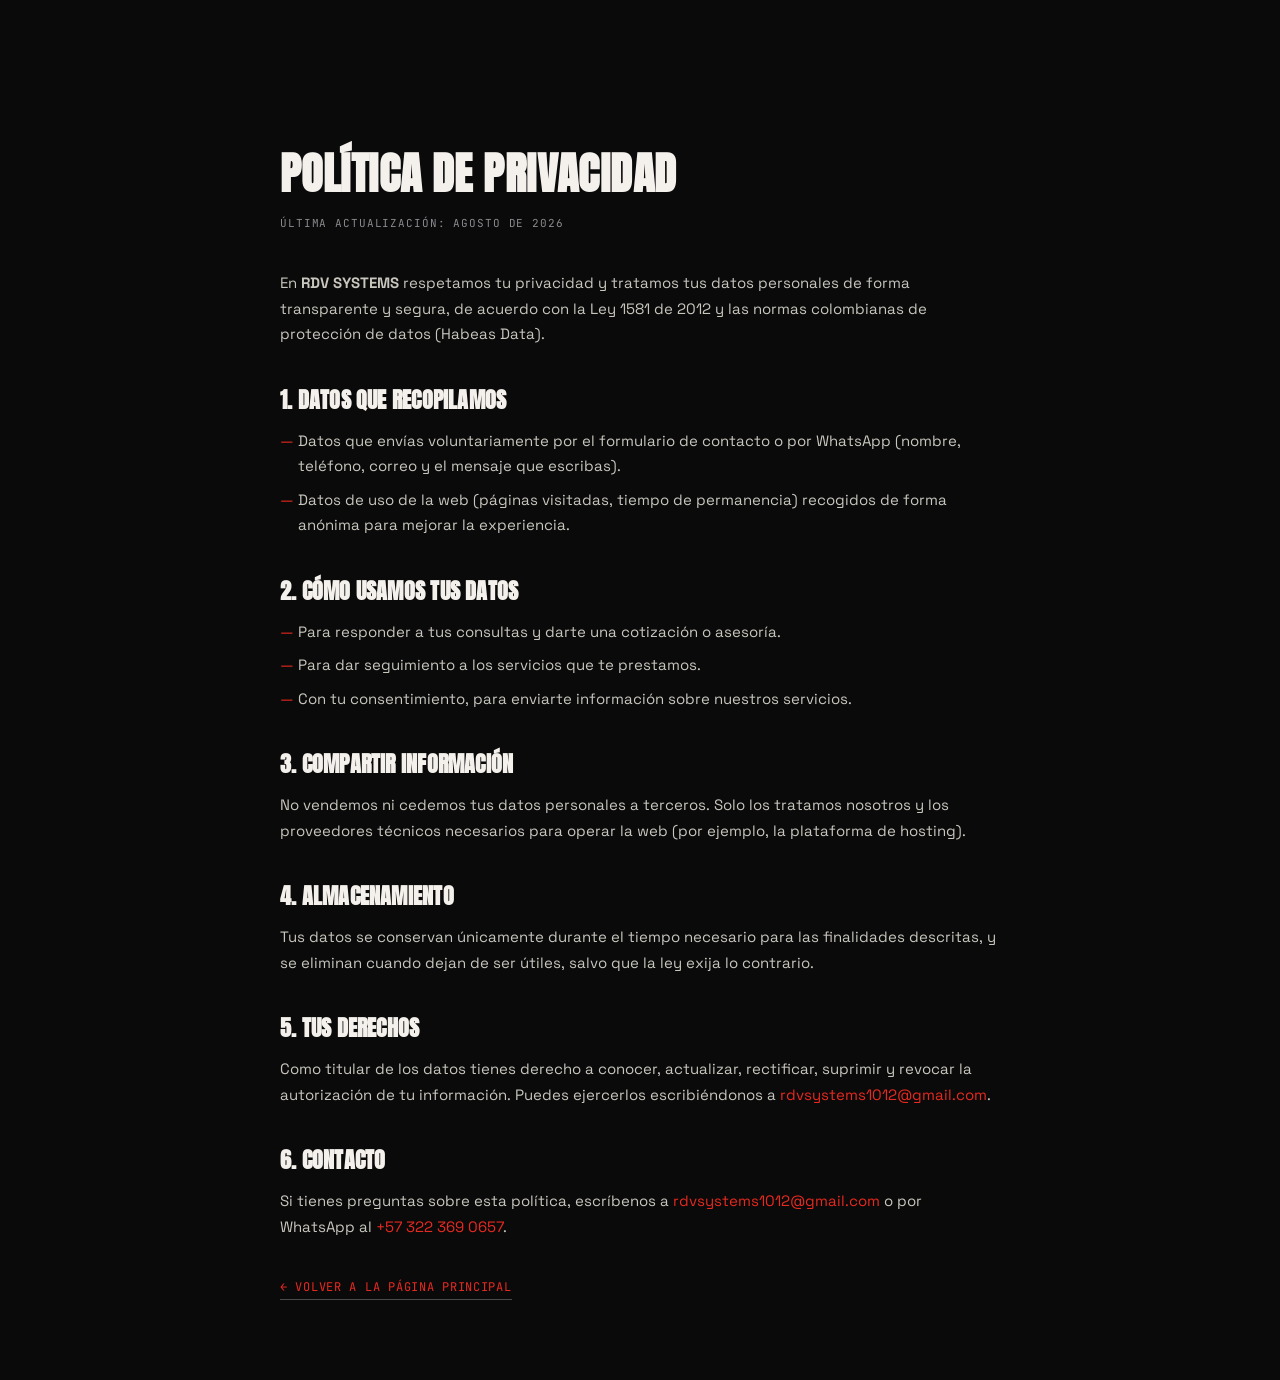
==== privacidad.html @ 5503ea48 "Mejoras de conversion y SEO: WhatsApp en footer, CTA directo, lead magnet, tiempo de respuesta, priv" ====
<!DOCTYPE html>
<html lang="es">
<head>
<meta charset="UTF-8">
<meta name="viewport" content="width=device-width, initial-scale=1.0">
<title>Política de privacidad — RDV SYSTEMS</title>
<meta name="description" content="Política de privacidad de RDV SYSTEMS. Cómo tratamos tus datos personales al usar nuestra web y nuestros servicios.">
<meta name="robots" content="index, follow">
<link rel="icon" href="assets/img/favicon.ico">
<meta name="theme-color" content="#0a0a0b">
<link rel="preconnect" href="https://fonts.googleapis.com">
<link rel="preconnect" href="https://fonts.gstatic.com" crossorigin>
<link href="https://fonts.googleapis.com/css2?family=Anton&family=Space+Grotesk:wght@400;500;600;700&family=JetBrains+Mono:wght@400;500&display=swap" rel="stylesheet">
<link rel="stylesheet" href="css/style.min.css">
<style>
  .legal-wrap{max-width:760px;margin:140px auto 80px;padding:0 20px;}
  .legal-wrap h1{font-family:'Anton',sans-serif;font-size:44px;letter-spacing:.01em;color:var(--off-white);text-transform:uppercase;margin-bottom:10px;}
  .legal-wrap .updated{font-family:'JetBrains Mono',monospace;font-size:11px;letter-spacing:.08em;color:var(--steel);text-transform:uppercase;margin-bottom:40px;}
  .legal-wrap h2{font-family:'Anton',sans-serif;font-size:22px;letter-spacing:.01em;color:var(--off-white);text-transform:uppercase;margin:36px 0 12px;}
  .legal-wrap p,.legal-wrap li{font-family:'Space Grotesk',sans-serif;font-size:15px;line-height:1.7;color:#c9c6be;}
  .legal-wrap ul{list-style:none;padding:0;}
  .legal-wrap li{padding-left:18px;position:relative;margin-bottom:8px;}
  .legal-wrap li::before{content:'—';position:absolute;left:0;color:var(--red-bright);}
  .legal-wrap a{color:var(--red-bright);}
  .legal-back{display:inline-block;margin-top:40px;font-family:'JetBrains Mono',monospace;font-size:12px;letter-spacing:.06em;text-transform:uppercase;color:var(--off-white);border-bottom:1px solid var(--steel-dark);padding-bottom:4px;}
</style>
</head>
<body>

<div class="legal-wrap">
  <h1>Política de privacidad</h1>
  <div class="updated">Última actualización: agosto de 2026</div>

  <p>En <strong>RDV SYSTEMS</strong> respetamos tu privacidad y tratamos tus datos personales de forma transparente y segura, de acuerdo con la Ley 1581 de 2012 y las normas colombianas de protección de datos (Habeas Data).</p>

  <h2>1. Datos que recopilamos</h2>
  <ul>
    <li>Datos que envías voluntariamente por el formulario de contacto o por WhatsApp (nombre, teléfono, correo y el mensaje que escribas).</li>
    <li>Datos de uso de la web (páginas visitadas, tiempo de permanencia) recogidos de forma anónima para mejorar la experiencia.</li>
  </ul>

  <h2>2. Cómo usamos tus datos</h2>
  <ul>
    <li>Para responder a tus consultas y darte una cotización o asesoría.</li>
    <li>Para dar seguimiento a los servicios que te prestamos.</li>
    <li>Con tu consentimiento, para enviarte información sobre nuestros servicios.</li>
  </ul>

  <h2>3. Compartir información</h2>
  <p>No vendemos ni cedemos tus datos personales a terceros. Solo los tratamos nosotros y los proveedores técnicos necesarios para operar la web (por ejemplo, la plataforma de hosting).</p>

  <h2>4. Almacenamiento</h2>
  <p>Tus datos se conservan únicamente durante el tiempo necesario para las finalidades descritas, y se eliminan cuando dejan de ser útiles, salvo que la ley exija lo contrario.</p>

  <h2>5. Tus derechos</h2>
  <p>Como titular de los datos tienes derecho a conocer, actualizar, rectificar, suprimir y revocar la autorización de tu información. Puedes ejercerlos escribiéndonos a <a href="mailto:rdvsystems1012@gmail.com">rdvsystems1012@gmail.com</a>.</p>

  <h2>6. Contacto</h2>
  <p>Si tienes preguntas sobre esta política, escríbenos a <a href="mailto:rdvsystems1012@gmail.com">rdvsystems1012@gmail.com</a> o por WhatsApp al <a href="https://wa.me/573223690657" target="_blank" rel="noopener">+57 322 369 0657</a>.</p>

  <a href="/" class="legal-back">← Volver a la página principal</a>
</div>

</body>
</html>
---- css/style.min.css ----
:root{--black:#0a0a0b;
    --black-2:#131315;
    --maroon:#6e1210;
    --red:#c81d1d;
    --red-bright:#e8291f;
    --off-white:#f4f1ec;
    --paper:#ece8e1;
    --steel:#8a8a8f;
    --steel-dark:#4a4a4d;
    --line:rgba(244,241,236,0.12)}
  *{margin:0;padding:0;box-sizing:border-box}
  html{scroll-behavior:smooth}
  body{background:var(--black);
    color:var(--off-white);
    font-family:'Space Grotesk',sans-serif;
    overflow-x:hidden}
  @media (prefers-reduced-motion:reduce){*{animation-duration:0.01ms !important; animation-iteration-count:1 !important; transition-duration:0.01ms !important; scroll-behavior:auto !important}}

  .display{font-family:'Anton',sans-serif;
    font-weight:400;
    text-transform:uppercase;
    letter-spacing:0.01em}
  .mono{font-family:'JetBrains Mono',monospace;
    text-transform:uppercase;
    letter-spacing:0.14em}

  a{color:inherit;text-decoration:none}
  img{display:block;max-width:100%}

  .wrap{width:100%;
    max-width:1180px;
    margin:0 auto;
    padding:0 32px}

  .chev{display:inline-block;
    width:0;height:0;
    border-top:6px solid transparent;
    border-bottom:6px solid transparent;
    border-left:9px solid var(--red-bright)}
  .chevrow{display:flex;
    align-items:center;
    gap:4px}
  .chevrow .chev:nth-child(1){opacity:1}
  .chevrow .chev:nth-child(2){opacity:0.55}
  .chevrow .chev:nth-child(3){opacity:0.28}

  .speedlines{position:absolute;
    inset:0;
    pointer-events:none;
    overflow:hidden;
    z-index:0}
  .speedlines span{position:absolute;
    height:1px;
    right:-40%;
    width:70%;
    background:linear-gradient(90deg,transparent,rgba(232,41,31,0.5),transparent);
    transform:skewX(-20deg);
    animation:streak 5.5s linear infinite}
  @keyframes streak{0%{transform:translateX(0) skewX(-20deg); opacity:0}
    8%{opacity:1}
    50%{opacity:1}
    100%{transform:translateX(-160%) skewX(-20deg); opacity:0}}

  header{position:fixed;
    top:0; left:0; right:0;
    z-index:100;
    background:rgba(10,10,11,0.82);
    backdrop-filter:blur(10px);
    border-bottom:1px solid var(--line)}
  nav{display:flex;
    align-items:center;
    justify-content:space-between;
    padding:16px 32px;
    max-width:1180px;
    margin:0 auto}
  .brand{display:flex;
    align-items:center;
    gap:10px}
  .brand img{height:34px;width:auto}
  .brand span{font-family:'Anton',sans-serif;
    font-size:18px;
    letter-spacing:0.04em}
  .navlinks{display:flex;
    gap:34px;
    font-size:13px}
  .navlinks a{color:var(--steel);
    transition:color .2s;
    font-family:'JetBrains Mono',monospace;
    letter-spacing:0.08em;
    text-transform:uppercase;
    font-size:11.5px}
  .navlinks a:hover{color:var(--off-white)}
  .nav-cta{background:var(--red-bright);
    color:var(--off-white);
    padding:10px 20px;
    font-family:'JetBrains Mono',monospace;
    font-size:11.5px;
    letter-spacing:0.08em;
    text-transform:uppercase;
    clip-path:polygon(8px 0,100% 0,calc(100% - 8px) 100%,0 100%);
    transition:background .2s,transform .2s}
  .nav-cta:hover{background:var(--red); transform:translateX(2px)}
  .menu-btn{display:none;
    background:none;border:none;cursor:pointer;
    width:40px;height:40px;
    flex-direction:column;
    align-items:center;justify-content:center;
    gap:5px;
    padding:0}
  .menu-btn span{display:block;
    width:24px;height:2px;
    background:var(--off-white);
    transition:transform .25s,opacity .25s}
  .menu-btn.is-open span:nth-child(1){transform:translateY(7px) rotate(45deg)}
  .menu-btn.is-open span:nth-child(2){opacity:0}
  .menu-btn.is-open span:nth-child(3){transform:translateY(-7px) rotate(-45deg)}

  .hero{position:relative;
    min-height:100svh;
    display:flex;
    flex-direction:column;
    justify-content:center;
    padding-top:90px;
    background:radial-gradient(ellipse 900px 600px at 78% 18%,rgba(200,29,29,0.18),transparent 60%),radial-gradient(ellipse 700px 500px at 10% 90%,rgba(110,18,16,0.22),transparent 60%),var(--black);
    overflow:hidden}
  .hero-grid{position:absolute;
    inset:0;
    background-image:linear-gradient(var(--line) 1px,transparent 1px),linear-gradient(90deg,var(--line) 1px,transparent 1px);
    background-size:64px 64px;
    mask-image:linear-gradient(to bottom,transparent,rgba(0,0,0,0.5) 30%,transparent 85%);
    opacity:0.5}
  .hero-inner{position:relative;
    z-index:2;
    max-width:1180px;
    margin:0 auto;
    padding:60px 32px 80px;
    width:100%}
  .eyebrow{display:flex;
    align-items:center;
    gap:10px;
    font-size:12px;
    color:var(--red-bright);
    margin-bottom:26px}
  .eyebrow-text{font-family:'JetBrains Mono',monospace;
    letter-spacing:0.18em}
  h1.display{font-size:clamp(44px,8vw,96px);
    line-height:0.94;
    max-width:920px}
  h1.display .accent{color:var(--red-bright);
    -webkit-text-stroke:0px}
  .hero-sub{margin-top:28px;
    max-width:560px;
    font-size:18px;
    line-height:1.6;
    color:#c9c6be}
  .hero-ctas{margin-top:42px;
    display:flex;
    gap:18px;
    flex-wrap:wrap;
    align-items:center}
  .btn-primary{background:var(--red-bright);
    color:#100303;
    font-family:'JetBrains Mono',monospace;
    font-weight:600;
    font-size:13px;
    letter-spacing:0.06em;
    text-transform:uppercase;
    padding:17px 30px;
    clip-path:polygon(10px 0,100% 0,calc(100% - 10px) 100%,0 100%);
    transition:transform .2s,background .2s;
    display:inline-flex;
    align-items:center;
    gap:10px}
  .btn-primary:hover{background:var(--off-white); transform:translateX(3px)}
  .btn-secondary{font-family:'JetBrains Mono',monospace;
    font-size:13px;
    letter-spacing:0.06em;
    text-transform:uppercase;
    color:var(--off-white);
    padding:17px 6px;
    border-bottom:1px solid var(--steel-dark);
    transition:border-color .2s,color .2s}
  .btn-secondary:hover{border-color:var(--red-bright); color:var(--red-bright)}
  .hero-trust{margin-top:18px;
    font-family:'JetBrains Mono',monospace;
    font-size:12px;
    letter-spacing:0.03em;
    color:var(--muted);
    display:flex;
    gap:20px;
    flex-wrap:wrap;
    align-items:center}
  .hero-trust span{color:var(--red-bright)}

  .hero-stats{margin-top:76px;
    display:grid;
    grid-template-columns:repeat(3,auto);
    gap:56px;
    border-top:1px solid var(--line);
    padding-top:28px;
    max-width:720px}
  .stat-num{font-family:'Anton',sans-serif;
    font-size:30px;
    color:var(--off-white)}
  .stat-label{font-family:'JetBrains Mono',monospace;
    font-size:10.5px;
    letter-spacing:0.1em;
    text-transform:uppercase;
    color:var(--steel);
    margin-top:6px}

  section{position:relative}
  .section-pad{padding:120px 0}
  .section-head{max-width:640px;
    margin-bottom:64px}
  .section-tag{display:flex;
    align-items:center;
    gap:10px;
    color:var(--red-bright);
    font-size:11.5px;
    margin-bottom:18px}
  .section-title{font-size:clamp(30px,4vw,46px);
    line-height:1.05}
  .section-title .accent{color:var(--red-bright)}

  .services{background:var(--black-2)}
  .service-list{display:flex;
    flex-direction:column;
    border-top:1px solid var(--line)}
  .service-row{display:grid;
    grid-template-columns:64px 1.1fr 1.4fr;
    gap:36px;
    padding:44px 0;
    border-bottom:1px solid var(--line);
    align-items:start;
    transition:background .25s;
    position:relative}
  .service-row:hover{background:rgba(232,41,31,0.045)}
  .service-mark{font-family:'Anton',sans-serif;
    font-size:15px;
    color:var(--steel-dark);
    padding-top:6px;
    transition:color .25s}
  .service-row:hover .service-mark{color:var(--red-bright)}
  .service-name{font-family:'Anton',sans-serif;
    font-size:clamp(22px,2.6vw,30px);
    line-height:1.05;
    text-transform:uppercase}
  .service-name .tag{display:block;
    font-family:'JetBrains Mono',monospace;
    font-size:10.5px;
    letter-spacing:0.1em;
    color:var(--red-bright);
    margin-top:10px;
    text-transform:uppercase}
  .service-desc{color:#c9c6be;
    font-size:15.5px;
    line-height:1.65;
    padding-top:6px}
  .service-desc ul{margin-top:14px;
    padding-left:0;
    list-style:none}
  .service-desc li{display:flex;
    gap:10px;
    margin-top:8px;
    color:var(--off-white);
    font-size:14.5px}
  .service-desc li::before{content:"";
    width:0;height:0;
    margin-top:6px;
    border-top:4px solid transparent;
    border-bottom:4px solid transparent;
    border-left:6px solid var(--red-bright);
    flex-shrink:0}

  .why{background:var(--paper); color:var(--black)}
  .why .section-title{color:var(--black)}
  .why-grid{display:grid;
    grid-template-columns:repeat(3,1fr);
    gap:1px;
    background:rgba(10,10,11,0.12);
    border:1px solid rgba(10,10,11,0.12)}
  .why-card{background:var(--paper);
    padding:44px 34px}
  .why-num{font-family:'JetBrains Mono',monospace;
    font-size:11px;
    letter-spacing:0.1em;
    color:var(--red);
    margin-bottom:22px}
  .why-title{font-family:'Anton',sans-serif;
    font-size:24px;
    text-transform:uppercase;
    margin-bottom:14px}
  .why-desc{font-size:15px;
    line-height:1.6;
    color:#4a4640}

  .process{background:var(--black)}
  .process-line{position:relative;
    padding-left:38px;
    border-left:1px solid var(--line)}
  .process-step{position:relative;
    padding-bottom:56px}
  .process-step:last-child{padding-bottom:0}
  .process-step::before{content:"";
    position:absolute;
    left:-43px;
    top:2px;
    width:9px;height:9px;
    background:var(--black);
    border:2px solid var(--red-bright);
    border-radius:50%}
  .process-step-title{font-family:'Anton',sans-serif;
    font-size:21px;
    text-transform:uppercase;
    margin-bottom:8px}
  .process-step-desc{color:#c9c6be;
    font-size:15px;
    line-height:1.6;
    max-width:520px}
  .process-step-mono{font-family:'JetBrains Mono',monospace;
    font-size:10.5px;
    color:var(--red-bright);
    letter-spacing:0.1em;
    margin-bottom:10px;
    display:block}

  .cta{background:var(--black-2);
    position:relative;
    overflow:hidden;
    border-top:1px solid var(--line)}
  .cta-inner{text-align:center;
    padding:130px 32px;
    position:relative;
    z-index:2}
  .cta h2{font-size:clamp(34px,6vw,64px);
    line-height:1.0}
  .cta h2 .accent{color:var(--red-bright)}
  .cta p{margin:22px auto 0;
    max-width:480px;
    color:#c9c6be;
    font-size:16px}
  .cta-btns{margin-top:40px;
    display:flex;
    gap:18px;
    justify-content:center;
    flex-wrap:wrap}

  footer{background:var(--black);
    border-top:1px solid var(--line);
    padding:44px 0}
  .footer-inner{display:flex;
    justify-content:space-between;
    align-items:center;
    flex-wrap:wrap;
    gap:20px}
  .footer-brand{display:flex;
    align-items:center;
    gap:10px}
  .footer-brand img{height:26px}
  .footer-brand span{font-family:'Anton',sans-serif;
    font-size:14px}
  .footer-meta{font-family:'JetBrains Mono',monospace;
    font-size:10.5px;
    letter-spacing:0.08em;
    color:var(--steel);
    text-transform:uppercase}
  .footer-legal{font-family:'JetBrains Mono',monospace;
    font-size:10.5px;
    letter-spacing:0.08em;
    color:var(--steel)}
  .footer-legal a{color:var(--steel); transition:color .2s}
  .footer-legal a:hover{color:var(--red-bright)}

  .forwhom{background:var(--black)}
  .forwhom-grid{display:grid;
    grid-template-columns:repeat(3,1fr);
    gap:20px}
  .forwhom-card{background:var(--black-2);
    border:1px solid var(--line);
    padding:36px 30px;
    transition:border-color .25s,transform .25s}
  .forwhom-card:hover{border-color:var(--red-bright); transform:translateY(-4px)}
  .forwhom-ico{width:44px;height:44px;
    display:flex;align-items:center;justify-content:center;
    background:rgba(232,41,31,0.12);
    margin-bottom:22px;
    clip-path:polygon(8px 0,100% 0,calc(100% - 8px) 100%,0 100%)}
  .forwhom-ico span{font-family:'JetBrains Mono',monospace;
    font-size:16px;
    color:var(--red-bright);
    letter-spacing:0.05em}
  .forwhom-title{font-family:'Anton',sans-serif;
    font-size:21px;
    text-transform:uppercase;
    margin-bottom:10px}
  .forwhom-desc{color:#c9c6be;
    font-size:15px;
    line-height:1.6}

  .testi{background:var(--black-2)}
  .testi-grid{display:grid;
    grid-template-columns:repeat(3,1fr);
    gap:20px}
  .testi-card{background:var(--black);
    border:1px solid var(--line);
    padding:36px 32px;
    display:flex;
    flex-direction:column;
    gap:20px}
  .testi-quote{font-size:16px;
    line-height:1.65;
    color:#e9e6df}
  .testi-quote::before{content:"“";
    display:block;
    font-family:'Anton',sans-serif;
    font-size:52px;
    line-height:0.6;
    color:var(--red-bright);
    margin-bottom:14px}
  .testi-who{font-family:'JetBrains Mono',monospace; font-size:11px; color:var(--steel); letter-spacing:0.08em; text-transform:uppercase}
  .testi-who b{color:var(--off-white); font-weight:500}
  .testi-placeholder{border:1px dashed var(--steel-dark);
    background:transparent;
    color:var(--steel);
    font-size:13.5px;
    line-height:1.55;
    padding:14px 16px;
    font-family:'JetBrains Mono',monospace}

  .price-note{margin-top:34px;
    display:inline-flex;
    align-items:center;
    gap:12px;
    border:1px solid var(--line);
    background:rgba(232,41,31,0.06);
    padding:14px 22px;
    font-size:14.5px;
    color:var(--off-white)}
  .price-note b{font-family:'Anton',sans-serif; font-size:17px; color:var(--red-bright); letter-spacing:0.02em}

  .reveal{opacity:0;
    transform:translateY(24px);
    transition:opacity .7s ease,transform .7s ease}
  .reveal.is-visible{opacity:1;
    transform:translateY(0)}

  .wa-chat{position:fixed;bottom:24px;right:24px;z-index:200;display:flex;flex-direction:column;align-items:flex-end;gap:14px}
  .wa-panel{width:300px;
    background:var(--black-2);
    border:1px solid var(--line);
    border-radius:12px;
    overflow:hidden;
    box-shadow:0 12px 32px rgba(0,0,0,0.5);
    opacity:0;transform:translateY(14px) scale(0.96);
    pointer-events:none;
    transform-origin:bottom right;
    transition:opacity .25s ease,transform .25s ease}
  .wa-chat.is-open .wa-panel{opacity:1;transform:translateY(0) scale(1);pointer-events:auto}
  .wa-panel-head{background:var(--red-bright);
    padding:16px 18px;
    display:flex;flex-direction:column;gap:4px}
  .wa-panel-head .wa-brand{font-family:'Anton',sans-serif;font-size:18px;letter-spacing:0.03em}
  .wa-panel-head .wa-status{font-family:'JetBrains Mono',monospace;font-size:10.5px;color:rgba(255,255,255,0.85);letter-spacing:0.06em}
  .wa-panel-head .dot{display:inline-block;width:8px;height:8px;border-radius:50%;background:#57d388;margin-right:6px}
  .wa-panel-body{padding:18px 18px 6px}
  .wa-panel-body p{font-size:14.5px;line-height:1.55;color:#e9e6df}
  .wa-panel-btn{display:block;
    margin:14px 18px 18px;
    background:#25D366;
    color:#04170c;
    font-weight:600;
    font-family:'JetBrains Mono',monospace;
    font-size:11.5px;
    letter-spacing:0.05em;
    text-transform:uppercase;
    text-align:center;
    padding:13px 16px;
    border-radius:8px;
    transition:transform .2s,background .2s}
  .wa-panel-btn:hover{transform:translateY(-2px);background:#2ce073}
  .wa-btn{width:60px;height:60px;
    background:#25D366;
    border:none;border-radius:50%;
    display:flex;align-items:center;justify-content:center;
    color:#fff;cursor:pointer;
    box-shadow:0 6px 18px rgba(37,211,102,0.35);
    transition:transform .2s,box-shadow .2s}
  .wa-btn:hover{transform:scale(1.08); box-shadow:0 8px 22px rgba(37,211,102,0.5)}

  .social{display:flex;gap:14px}
  .social a{width:42px;height:42px;
    display:flex;align-items:center;justify-content:center;
    border-radius:50%;
    border:1px solid var(--line);
    color:var(--steel);
    background:var(--black-2);
    transition:border-color .2s,color .2s,transform .2s}
  .social a:hover{color:var(--off-white); border-color:var(--red-bright); transform:translateY(-3px)}

  .contact-form{margin:44px auto 0;
    max-width:520px;
    display:flex;
    flex-direction:column;
    gap:14px;
    text-align:left}
  .contact-form input,.contact-form textarea{width:100%;
    background:var(--black);
    border:1px solid var(--line);
    color:var(--off-white);
    font-family:'Space Grotesk',sans-serif;
    font-size:15px;
    padding:15px 18px;
    transition:border-color .2s}
  .contact-form input:focus,.contact-form textarea:focus{outline:none;border-color:var(--red-bright)}
  .contact-form textarea{min-height:110px;resize:vertical}
  .contact-form .btn-primary{justify-content:center;border:none;cursor:pointer}
  .contact-form small{color:var(--steel);font-size:12px;font-family:'JetBrains Mono',monospace;letter-spacing:0.04em}

  .portfolio{background:var(--black)}
  .portfolio-grid{display:grid;
    grid-template-columns:repeat(3,1fr);
    gap:20px}
  .portfolio-card{background:var(--black-2);
    border:1px solid var(--line);
    overflow:hidden;
    transition:border-color .25s,transform .25s}
  .portfolio-card:hover{border-color:var(--red-bright); transform:translateY(-4px)}
  .portfolio-thumb{height:170px;
    display:flex;align-items:center;justify-content:center;
    background:rgba(232,41,31,0.08);
    border-bottom:1px solid var(--line)}
  .portfolio-thumb span{font-family:'Anton',sans-serif;font-size:15px;color:var(--steel-dark);letter-spacing:0.05em}
  .portfolio-body{padding:24px 26px}
  .portfolio-body .tag{display:inline-block;
    font-family:'JetBrains Mono',monospace;
    font-size:10px;
    letter-spacing:0.1em;
    color:var(--red-bright);
    text-transform:uppercase;
    margin-bottom:10px}
  .portfolio-title{font-family:'Anton',sans-serif;font-size:19px;text-transform:uppercase;margin-bottom:8px}
  .portfolio-desc{color:#c9c6be;font-size:14.5px;line-height:1.6}

  @media (max-width:860px){.navlinks{display:flex;
      flex-direction:column;
      position:fixed;
      top:71px; left:0; right:0;
      background:rgba(10,10,11,0.97);
      backdrop-filter:blur(10px);
      border-bottom:1px solid var(--line);
      padding:18px 32px 26px;
      gap:20px;
      transform:translateY(-130%);
      transition:transform .3s ease;
      z-index:99}
    .navlinks.is-open{transform:translateY(0)}
    .navlinks a{font-size:14px;padding:4px 0;border-bottom:1px solid var(--line)}
    .nav-cta{display:none}
    .menu-btn{display:flex}
    .why-grid{grid-template-columns:1fr}
    .service-row{grid-template-columns:1fr; gap:14px}
    .hero-stats{grid-template-columns:1fr 1fr; gap:32px 40px}
    .forwhom-grid{grid-template-columns:1fr}
    .testi-grid{grid-template-columns:1fr}
    .portfolio-grid{grid-template-columns:1fr}}

.honeypot{position:absolute !important;
  left:-9999px !important;
  top:auto;
  width:1px;
  height:1px;
  overflow:hidden;
  opacity:0;
  pointer-events:none;
  z-index:-1}

.price-grid{display:grid;
  grid-template-columns:repeat(3,1fr);
  gap:18px;
  margin-top:40px}
.price-cat{border:1px solid var(--line);
  background:var(--black-2);
  border-radius:10px;
  padding:22px 20px;
  transition:border-color .3s ease,transform .3s ease}
.price-cat:hover{border-color:var(--red-bright); transform:translateY(-3px)}
.price-cat-title{font-family:'Anton',sans-serif;
  font-size:15px;
  letter-spacing:.04em;
  text-transform:uppercase;
  color:var(--red-bright);
  margin-bottom:16px}
.price-list{list-style:none}
.price-list li{display:flex;
  justify-content:space-between;
  align-items:baseline;
  gap:12px;
  padding:9px 0;
  border-bottom:1px solid var(--line);
  font-size:13.5px;
  line-height:1.45}
.price-list li:last-child{border-bottom:none}
.price-list li span{color:#c9c6be}
.price-list li b{font-family:'JetBrains Mono',monospace; font-size:13px; white-space:nowrap; color:var(--off-white)}
.price-note{margin-top:26px; text-align:center; color:#c9c6be; font-size:14px}

@media (max-width:860px){.price-grid{grid-template-columns:1fr}}
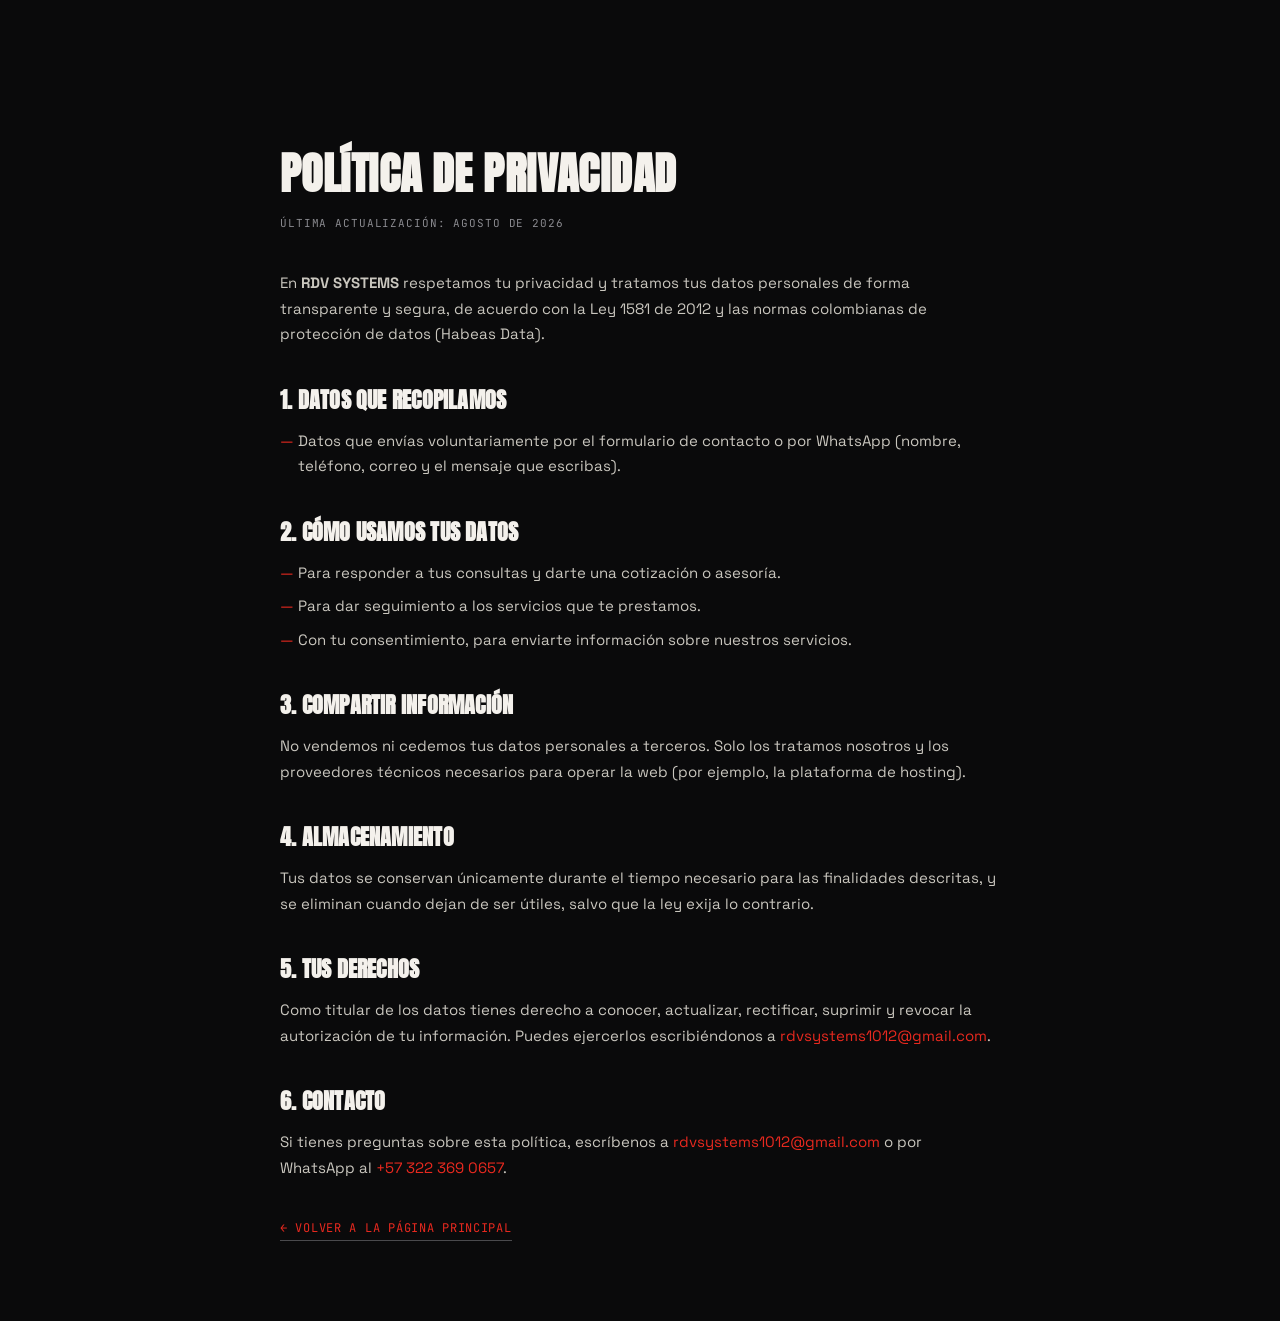
==== commit 2c218e15: "Actualizaciones: imagen finovatech, SEO, robots y ajustes de estilo" ====
--- a/privacidad.html
+++ b/privacidad.html
@@ -36,7 +36,6 @@
   <h2>1. Datos que recopilamos</h2>
   <ul>
     <li>Datos que envías voluntariamente por el formulario de contacto o por WhatsApp (nombre, teléfono, correo y el mensaje que escribas).</li>
-    <li>Datos de uso de la web (páginas visitadas, tiempo de permanencia) recogidos de forma anónima para mejorar la experiencia.</li>
   </ul>
 
   <h2>2. Cómo usamos tus datos</h2>
@@ -58,7 +57,7 @@
   <h2>6. Contacto</h2>
   <p>Si tienes preguntas sobre esta política, escríbenos a <a href="mailto:rdvsystems1012@gmail.com">rdvsystems1012@gmail.com</a> o por WhatsApp al <a href="https://wa.me/573223690657" target="_blank" rel="noopener">+57 322 369 0657</a>.</p>
 
-  <a href="/" class="legal-back">← Volver a la página principal</a>
+  <a href="index.html" class="legal-back">← Volver a la página principal</a>
 </div>
 
 </body>
--- a/css/style.min.css
+++ b/css/style.min.css
@@ -1,608 +1 @@
-:root{--black:#0a0a0b;
-    --black-2:#131315;
-    --maroon:#6e1210;
-    --red:#c81d1d;
-    --red-bright:#e8291f;
-    --off-white:#f4f1ec;
-    --paper:#ece8e1;
-    --steel:#8a8a8f;
-    --steel-dark:#4a4a4d;
-    --line:rgba(244,241,236,0.12)}
-  *{margin:0;padding:0;box-sizing:border-box}
-  html{scroll-behavior:smooth}
-  body{background:var(--black);
-    color:var(--off-white);
-    font-family:'Space Grotesk',sans-serif;
-    overflow-x:hidden}
-  @media (prefers-reduced-motion:reduce){*{animation-duration:0.01ms !important; animation-iteration-count:1 !important; transition-duration:0.01ms !important; scroll-behavior:auto !important}}
-
-  .display{font-family:'Anton',sans-serif;
-    font-weight:400;
-    text-transform:uppercase;
-    letter-spacing:0.01em}
-  .mono{font-family:'JetBrains Mono',monospace;
-    text-transform:uppercase;
-    letter-spacing:0.14em}
-
-  a{color:inherit;text-decoration:none}
-  img{display:block;max-width:100%}
-
-  .wrap{width:100%;
-    max-width:1180px;
-    margin:0 auto;
-    padding:0 32px}
-
-  .chev{display:inline-block;
-    width:0;height:0;
-    border-top:6px solid transparent;
-    border-bottom:6px solid transparent;
-    border-left:9px solid var(--red-bright)}
-  .chevrow{display:flex;
-    align-items:center;
-    gap:4px}
-  .chevrow .chev:nth-child(1){opacity:1}
-  .chevrow .chev:nth-child(2){opacity:0.55}
-  .chevrow .chev:nth-child(3){opacity:0.28}
-
-  .speedlines{position:absolute;
-    inset:0;
-    pointer-events:none;
-    overflow:hidden;
-    z-index:0}
-  .speedlines span{position:absolute;
-    height:1px;
-    right:-40%;
-    width:70%;
-    background:linear-gradient(90deg,transparent,rgba(232,41,31,0.5),transparent);
-    transform:skewX(-20deg);
-    animation:streak 5.5s linear infinite}
-  @keyframes streak{0%{transform:translateX(0) skewX(-20deg); opacity:0}
-    8%{opacity:1}
-    50%{opacity:1}
-    100%{transform:translateX(-160%) skewX(-20deg); opacity:0}}
-
-  header{position:fixed;
-    top:0; left:0; right:0;
-    z-index:100;
-    background:rgba(10,10,11,0.82);
-    backdrop-filter:blur(10px);
-    border-bottom:1px solid var(--line)}
-  nav{display:flex;
-    align-items:center;
-    justify-content:space-between;
-    padding:16px 32px;
-    max-width:1180px;
-    margin:0 auto}
-  .brand{display:flex;
-    align-items:center;
-    gap:10px}
-  .brand img{height:34px;width:auto}
-  .brand span{font-family:'Anton',sans-serif;
-    font-size:18px;
-    letter-spacing:0.04em}
-  .navlinks{display:flex;
-    gap:34px;
-    font-size:13px}
-  .navlinks a{color:var(--steel);
-    transition:color .2s;
-    font-family:'JetBrains Mono',monospace;
-    letter-spacing:0.08em;
-    text-transform:uppercase;
-    font-size:11.5px}
-  .navlinks a:hover{color:var(--off-white)}
-  .nav-cta{background:var(--red-bright);
-    color:var(--off-white);
-    padding:10px 20px;
-    font-family:'JetBrains Mono',monospace;
-    font-size:11.5px;
-    letter-spacing:0.08em;
-    text-transform:uppercase;
-    clip-path:polygon(8px 0,100% 0,calc(100% - 8px) 100%,0 100%);
-    transition:background .2s,transform .2s}
-  .nav-cta:hover{background:var(--red); transform:translateX(2px)}
-  .menu-btn{display:none;
-    background:none;border:none;cursor:pointer;
-    width:40px;height:40px;
-    flex-direction:column;
-    align-items:center;justify-content:center;
-    gap:5px;
-    padding:0}
-  .menu-btn span{display:block;
-    width:24px;height:2px;
-    background:var(--off-white);
-    transition:transform .25s,opacity .25s}
-  .menu-btn.is-open span:nth-child(1){transform:translateY(7px) rotate(45deg)}
-  .menu-btn.is-open span:nth-child(2){opacity:0}
-  .menu-btn.is-open span:nth-child(3){transform:translateY(-7px) rotate(-45deg)}
-
-  .hero{position:relative;
-    min-height:100svh;
-    display:flex;
-    flex-direction:column;
-    justify-content:center;
-    padding-top:90px;
-    background:radial-gradient(ellipse 900px 600px at 78% 18%,rgba(200,29,29,0.18),transparent 60%),radial-gradient(ellipse 700px 500px at 10% 90%,rgba(110,18,16,0.22),transparent 60%),var(--black);
-    overflow:hidden}
-  .hero-grid{position:absolute;
-    inset:0;
-    background-image:linear-gradient(var(--line) 1px,transparent 1px),linear-gradient(90deg,var(--line) 1px,transparent 1px);
-    background-size:64px 64px;
-    mask-image:linear-gradient(to bottom,transparent,rgba(0,0,0,0.5) 30%,transparent 85%);
-    opacity:0.5}
-  .hero-inner{position:relative;
-    z-index:2;
-    max-width:1180px;
-    margin:0 auto;
-    padding:60px 32px 80px;
-    width:100%}
-  .eyebrow{display:flex;
-    align-items:center;
-    gap:10px;
-    font-size:12px;
-    color:var(--red-bright);
-    margin-bottom:26px}
-  .eyebrow-text{font-family:'JetBrains Mono',monospace;
-    letter-spacing:0.18em}
-  h1.display{font-size:clamp(44px,8vw,96px);
-    line-height:0.94;
-    max-width:920px}
-  h1.display .accent{color:var(--red-bright);
-    -webkit-text-stroke:0px}
-  .hero-sub{margin-top:28px;
-    max-width:560px;
-    font-size:18px;
-    line-height:1.6;
-    color:#c9c6be}
-  .hero-ctas{margin-top:42px;
-    display:flex;
-    gap:18px;
-    flex-wrap:wrap;
-    align-items:center}
-  .btn-primary{background:var(--red-bright);
-    color:#100303;
-    font-family:'JetBrains Mono',monospace;
-    font-weight:600;
-    font-size:13px;
-    letter-spacing:0.06em;
-    text-transform:uppercase;
-    padding:17px 30px;
-    clip-path:polygon(10px 0,100% 0,calc(100% - 10px) 100%,0 100%);
-    transition:transform .2s,background .2s;
-    display:inline-flex;
-    align-items:center;
-    gap:10px}
-  .btn-primary:hover{background:var(--off-white); transform:translateX(3px)}
-  .btn-secondary{font-family:'JetBrains Mono',monospace;
-    font-size:13px;
-    letter-spacing:0.06em;
-    text-transform:uppercase;
-    color:var(--off-white);
-    padding:17px 6px;
-    border-bottom:1px solid var(--steel-dark);
-    transition:border-color .2s,color .2s}
-  .btn-secondary:hover{border-color:var(--red-bright); color:var(--red-bright)}
-  .hero-trust{margin-top:18px;
-    font-family:'JetBrains Mono',monospace;
-    font-size:12px;
-    letter-spacing:0.03em;
-    color:var(--muted);
-    display:flex;
-    gap:20px;
-    flex-wrap:wrap;
-    align-items:center}
-  .hero-trust span{color:var(--red-bright)}
-
-  .hero-stats{margin-top:76px;
-    display:grid;
-    grid-template-columns:repeat(3,auto);
-    gap:56px;
-    border-top:1px solid var(--line);
-    padding-top:28px;
-    max-width:720px}
-  .stat-num{font-family:'Anton',sans-serif;
-    font-size:30px;
-    color:var(--off-white)}
-  .stat-label{font-family:'JetBrains Mono',monospace;
-    font-size:10.5px;
-    letter-spacing:0.1em;
-    text-transform:uppercase;
-    color:var(--steel);
-    margin-top:6px}
-
-  section{position:relative}
-  .section-pad{padding:120px 0}
-  .section-head{max-width:640px;
-    margin-bottom:64px}
-  .section-tag{display:flex;
-    align-items:center;
-    gap:10px;
-    color:var(--red-bright);
-    font-size:11.5px;
-    margin-bottom:18px}
-  .section-title{font-size:clamp(30px,4vw,46px);
-    line-height:1.05}
-  .section-title .accent{color:var(--red-bright)}
-
-  .services{background:var(--black-2)}
-  .service-list{display:flex;
-    flex-direction:column;
-    border-top:1px solid var(--line)}
-  .service-row{display:grid;
-    grid-template-columns:64px 1.1fr 1.4fr;
-    gap:36px;
-    padding:44px 0;
-    border-bottom:1px solid var(--line);
-    align-items:start;
-    transition:background .25s;
-    position:relative}
-  .service-row:hover{background:rgba(232,41,31,0.045)}
-  .service-mark{font-family:'Anton',sans-serif;
-    font-size:15px;
-    color:var(--steel-dark);
-    padding-top:6px;
-    transition:color .25s}
-  .service-row:hover .service-mark{color:var(--red-bright)}
-  .service-name{font-family:'Anton',sans-serif;
-    font-size:clamp(22px,2.6vw,30px);
-    line-height:1.05;
-    text-transform:uppercase}
-  .service-name .tag{display:block;
-    font-family:'JetBrains Mono',monospace;
-    font-size:10.5px;
-    letter-spacing:0.1em;
-    color:var(--red-bright);
-    margin-top:10px;
-    text-transform:uppercase}
-  .service-desc{color:#c9c6be;
-    font-size:15.5px;
-    line-height:1.65;
-    padding-top:6px}
-  .service-desc ul{margin-top:14px;
-    padding-left:0;
-    list-style:none}
-  .service-desc li{display:flex;
-    gap:10px;
-    margin-top:8px;
-    color:var(--off-white);
-    font-size:14.5px}
-  .service-desc li::before{content:"";
-    width:0;height:0;
-    margin-top:6px;
-    border-top:4px solid transparent;
-    border-bottom:4px solid transparent;
-    border-left:6px solid var(--red-bright);
-    flex-shrink:0}
-
-  .why{background:var(--paper); color:var(--black)}
-  .why .section-title{color:var(--black)}
-  .why-grid{display:grid;
-    grid-template-columns:repeat(3,1fr);
-    gap:1px;
-    background:rgba(10,10,11,0.12);
-    border:1px solid rgba(10,10,11,0.12)}
-  .why-card{background:var(--paper);
-    padding:44px 34px}
-  .why-num{font-family:'JetBrains Mono',monospace;
-    font-size:11px;
-    letter-spacing:0.1em;
-    color:var(--red);
-    margin-bottom:22px}
-  .why-title{font-family:'Anton',sans-serif;
-    font-size:24px;
-    text-transform:uppercase;
-    margin-bottom:14px}
-  .why-desc{font-size:15px;
-    line-height:1.6;
-    color:#4a4640}
-
-  .process{background:var(--black)}
-  .process-line{position:relative;
-    padding-left:38px;
-    border-left:1px solid var(--line)}
-  .process-step{position:relative;
-    padding-bottom:56px}
-  .process-step:last-child{padding-bottom:0}
-  .process-step::before{content:"";
-    position:absolute;
-    left:-43px;
-    top:2px;
-    width:9px;height:9px;
-    background:var(--black);
-    border:2px solid var(--red-bright);
-    border-radius:50%}
-  .process-step-title{font-family:'Anton',sans-serif;
-    font-size:21px;
-    text-transform:uppercase;
-    margin-bottom:8px}
-  .process-step-desc{color:#c9c6be;
-    font-size:15px;
-    line-height:1.6;
-    max-width:520px}
-  .process-step-mono{font-family:'JetBrains Mono',monospace;
-    font-size:10.5px;
-    color:var(--red-bright);
-    letter-spacing:0.1em;
-    margin-bottom:10px;
-    display:block}
-
-  .cta{background:var(--black-2);
-    position:relative;
-    overflow:hidden;
-    border-top:1px solid var(--line)}
-  .cta-inner{text-align:center;
-    padding:130px 32px;
-    position:relative;
-    z-index:2}
-  .cta h2{font-size:clamp(34px,6vw,64px);
-    line-height:1.0}
-  .cta h2 .accent{color:var(--red-bright)}
-  .cta p{margin:22px auto 0;
-    max-width:480px;
-    color:#c9c6be;
-    font-size:16px}
-  .cta-btns{margin-top:40px;
-    display:flex;
-    gap:18px;
-    justify-content:center;
-    flex-wrap:wrap}
-
-  footer{background:var(--black);
-    border-top:1px solid var(--line);
-    padding:44px 0}
-  .footer-inner{display:flex;
-    justify-content:space-between;
-    align-items:center;
-    flex-wrap:wrap;
-    gap:20px}
-  .footer-brand{display:flex;
-    align-items:center;
-    gap:10px}
-  .footer-brand img{height:26px}
-  .footer-brand span{font-family:'Anton',sans-serif;
-    font-size:14px}
-  .footer-meta{font-family:'JetBrains Mono',monospace;
-    font-size:10.5px;
-    letter-spacing:0.08em;
-    color:var(--steel);
-    text-transform:uppercase}
-  .footer-legal{font-family:'JetBrains Mono',monospace;
-    font-size:10.5px;
-    letter-spacing:0.08em;
-    color:var(--steel)}
-  .footer-legal a{color:var(--steel); transition:color .2s}
-  .footer-legal a:hover{color:var(--red-bright)}
-
-  .forwhom{background:var(--black)}
-  .forwhom-grid{display:grid;
-    grid-template-columns:repeat(3,1fr);
-    gap:20px}
-  .forwhom-card{background:var(--black-2);
-    border:1px solid var(--line);
-    padding:36px 30px;
-    transition:border-color .25s,transform .25s}
-  .forwhom-card:hover{border-color:var(--red-bright); transform:translateY(-4px)}
-  .forwhom-ico{width:44px;height:44px;
-    display:flex;align-items:center;justify-content:center;
-    background:rgba(232,41,31,0.12);
-    margin-bottom:22px;
-    clip-path:polygon(8px 0,100% 0,calc(100% - 8px) 100%,0 100%)}
-  .forwhom-ico span{font-family:'JetBrains Mono',monospace;
-    font-size:16px;
-    color:var(--red-bright);
-    letter-spacing:0.05em}
-  .forwhom-title{font-family:'Anton',sans-serif;
-    font-size:21px;
-    text-transform:uppercase;
-    margin-bottom:10px}
-  .forwhom-desc{color:#c9c6be;
-    font-size:15px;
-    line-height:1.6}
-
-  .testi{background:var(--black-2)}
-  .testi-grid{display:grid;
-    grid-template-columns:repeat(3,1fr);
-    gap:20px}
-  .testi-card{background:var(--black);
-    border:1px solid var(--line);
-    padding:36px 32px;
-    display:flex;
-    flex-direction:column;
-    gap:20px}
-  .testi-quote{font-size:16px;
-    line-height:1.65;
-    color:#e9e6df}
-  .testi-quote::before{content:"“";
-    display:block;
-    font-family:'Anton',sans-serif;
-    font-size:52px;
-    line-height:0.6;
-    color:var(--red-bright);
-    margin-bottom:14px}
-  .testi-who{font-family:'JetBrains Mono',monospace; font-size:11px; color:var(--steel); letter-spacing:0.08em; text-transform:uppercase}
-  .testi-who b{color:var(--off-white); font-weight:500}
-  .testi-placeholder{border:1px dashed var(--steel-dark);
-    background:transparent;
-    color:var(--steel);
-    font-size:13.5px;
-    line-height:1.55;
-    padding:14px 16px;
-    font-family:'JetBrains Mono',monospace}
-
-  .price-note{margin-top:34px;
-    display:inline-flex;
-    align-items:center;
-    gap:12px;
-    border:1px solid var(--line);
-    background:rgba(232,41,31,0.06);
-    padding:14px 22px;
-    font-size:14.5px;
-    color:var(--off-white)}
-  .price-note b{font-family:'Anton',sans-serif; font-size:17px; color:var(--red-bright); letter-spacing:0.02em}
-
-  .reveal{opacity:0;
-    transform:translateY(24px);
-    transition:opacity .7s ease,transform .7s ease}
-  .reveal.is-visible{opacity:1;
-    transform:translateY(0)}
-
-  .wa-chat{position:fixed;bottom:24px;right:24px;z-index:200;display:flex;flex-direction:column;align-items:flex-end;gap:14px}
-  .wa-panel{width:300px;
-    background:var(--black-2);
-    border:1px solid var(--line);
-    border-radius:12px;
-    overflow:hidden;
-    box-shadow:0 12px 32px rgba(0,0,0,0.5);
-    opacity:0;transform:translateY(14px) scale(0.96);
-    pointer-events:none;
-    transform-origin:bottom right;
-    transition:opacity .25s ease,transform .25s ease}
-  .wa-chat.is-open .wa-panel{opacity:1;transform:translateY(0) scale(1);pointer-events:auto}
-  .wa-panel-head{background:var(--red-bright);
-    padding:16px 18px;
-    display:flex;flex-direction:column;gap:4px}
-  .wa-panel-head .wa-brand{font-family:'Anton',sans-serif;font-size:18px;letter-spacing:0.03em}
-  .wa-panel-head .wa-status{font-family:'JetBrains Mono',monospace;font-size:10.5px;color:rgba(255,255,255,0.85);letter-spacing:0.06em}
-  .wa-panel-head .dot{display:inline-block;width:8px;height:8px;border-radius:50%;background:#57d388;margin-right:6px}
-  .wa-panel-body{padding:18px 18px 6px}
-  .wa-panel-body p{font-size:14.5px;line-height:1.55;color:#e9e6df}
-  .wa-panel-btn{display:block;
-    margin:14px 18px 18px;
-    background:#25D366;
-    color:#04170c;
-    font-weight:600;
-    font-family:'JetBrains Mono',monospace;
-    font-size:11.5px;
-    letter-spacing:0.05em;
-    text-transform:uppercase;
-    text-align:center;
-    padding:13px 16px;
-    border-radius:8px;
-    transition:transform .2s,background .2s}
-  .wa-panel-btn:hover{transform:translateY(-2px);background:#2ce073}
-  .wa-btn{width:60px;height:60px;
-    background:#25D366;
-    border:none;border-radius:50%;
-    display:flex;align-items:center;justify-content:center;
-    color:#fff;cursor:pointer;
-    box-shadow:0 6px 18px rgba(37,211,102,0.35);
-    transition:transform .2s,box-shadow .2s}
-  .wa-btn:hover{transform:scale(1.08); box-shadow:0 8px 22px rgba(37,211,102,0.5)}
-
-  .social{display:flex;gap:14px}
-  .social a{width:42px;height:42px;
-    display:flex;align-items:center;justify-content:center;
-    border-radius:50%;
-    border:1px solid var(--line);
-    color:var(--steel);
-    background:var(--black-2);
-    transition:border-color .2s,color .2s,transform .2s}
-  .social a:hover{color:var(--off-white); border-color:var(--red-bright); transform:translateY(-3px)}
-
-  .contact-form{margin:44px auto 0;
-    max-width:520px;
-    display:flex;
-    flex-direction:column;
-    gap:14px;
-    text-align:left}
-  .contact-form input,.contact-form textarea{width:100%;
-    background:var(--black);
-    border:1px solid var(--line);
-    color:var(--off-white);
-    font-family:'Space Grotesk',sans-serif;
-    font-size:15px;
-    padding:15px 18px;
-    transition:border-color .2s}
-  .contact-form input:focus,.contact-form textarea:focus{outline:none;border-color:var(--red-bright)}
-  .contact-form textarea{min-height:110px;resize:vertical}
-  .contact-form .btn-primary{justify-content:center;border:none;cursor:pointer}
-  .contact-form small{color:var(--steel);font-size:12px;font-family:'JetBrains Mono',monospace;letter-spacing:0.04em}
-
-  .portfolio{background:var(--black)}
-  .portfolio-grid{display:grid;
-    grid-template-columns:repeat(3,1fr);
-    gap:20px}
-  .portfolio-card{background:var(--black-2);
-    border:1px solid var(--line);
-    overflow:hidden;
-    transition:border-color .25s,transform .25s}
-  .portfolio-card:hover{border-color:var(--red-bright); transform:translateY(-4px)}
-  .portfolio-thumb{height:170px;
-    display:flex;align-items:center;justify-content:center;
-    background:rgba(232,41,31,0.08);
-    border-bottom:1px solid var(--line)}
-  .portfolio-thumb span{font-family:'Anton',sans-serif;font-size:15px;color:var(--steel-dark);letter-spacing:0.05em}
-  .portfolio-body{padding:24px 26px}
-  .portfolio-body .tag{display:inline-block;
-    font-family:'JetBrains Mono',monospace;
-    font-size:10px;
-    letter-spacing:0.1em;
-    color:var(--red-bright);
-    text-transform:uppercase;
-    margin-bottom:10px}
-  .portfolio-title{font-family:'Anton',sans-serif;font-size:19px;text-transform:uppercase;margin-bottom:8px}
-  .portfolio-desc{color:#c9c6be;font-size:14.5px;line-height:1.6}
-
-  @media (max-width:860px){.navlinks{display:flex;
-      flex-direction:column;
-      position:fixed;
-      top:71px; left:0; right:0;
-      background:rgba(10,10,11,0.97);
-      backdrop-filter:blur(10px);
-      border-bottom:1px solid var(--line);
-      padding:18px 32px 26px;
-      gap:20px;
-      transform:translateY(-130%);
-      transition:transform .3s ease;
-      z-index:99}
-    .navlinks.is-open{transform:translateY(0)}
-    .navlinks a{font-size:14px;padding:4px 0;border-bottom:1px solid var(--line)}
-    .nav-cta{display:none}
-    .menu-btn{display:flex}
-    .why-grid{grid-template-columns:1fr}
-    .service-row{grid-template-columns:1fr; gap:14px}
-    .hero-stats{grid-template-columns:1fr 1fr; gap:32px 40px}
-    .forwhom-grid{grid-template-columns:1fr}
-    .testi-grid{grid-template-columns:1fr}
-    .portfolio-grid{grid-template-columns:1fr}}
-
-.honeypot{position:absolute !important;
-  left:-9999px !important;
-  top:auto;
-  width:1px;
-  height:1px;
-  overflow:hidden;
-  opacity:0;
-  pointer-events:none;
-  z-index:-1}
-
-.price-grid{display:grid;
-  grid-template-columns:repeat(3,1fr);
-  gap:18px;
-  margin-top:40px}
-.price-cat{border:1px solid var(--line);
-  background:var(--black-2);
-  border-radius:10px;
-  padding:22px 20px;
-  transition:border-color .3s ease,transform .3s ease}
-.price-cat:hover{border-color:var(--red-bright); transform:translateY(-3px)}
-.price-cat-title{font-family:'Anton',sans-serif;
-  font-size:15px;
-  letter-spacing:.04em;
-  text-transform:uppercase;
-  color:var(--red-bright);
-  margin-bottom:16px}
-.price-list{list-style:none}
-.price-list li{display:flex;
-  justify-content:space-between;
-  align-items:baseline;
-  gap:12px;
-  padding:9px 0;
-  border-bottom:1px solid var(--line);
-  font-size:13.5px;
-  line-height:1.45}
-.price-list li:last-child{border-bottom:none}
-.price-list li span{color:#c9c6be}
-.price-list li b{font-family:'JetBrains Mono',monospace; font-size:13px; white-space:nowrap; color:var(--off-white)}
-.price-note{margin-top:26px; text-align:center; color:#c9c6be; font-size:14px}
-
-@media (max-width:860px){.price-grid{grid-template-columns:1fr}}+:root{--black:#0a0a0b;--black-2:#131315;--maroon:#6e1210;--red:#c81d1d;--red-bright:#e8291f;--off-white:#f4f1ec;--paper:#ece8e1;--steel:#8a8a8f;--steel-dark:#4a4a4d;--muted:#c9c6be;--line:rgba(244,241,236,0.12)}*{margin:0;padding:0;box-sizing:border-box}html{scroll-behavior:smooth}body{background:var(--black);color:var(--off-white);font-family:'Space Grotesk',sans-serif;overflow-x:hidden}@media (prefers-reduced-motion:reduce){*{animation-duration:0s!important;animation-iteration-count:1!important;transition-duration:0s!important;scroll-behavior:auto!important}}.display{font-family:Anton,sans-serif;font-weight:400;text-transform:uppercase;letter-spacing:.01em}.mono{font-family:'JetBrains Mono',monospace;text-transform:uppercase;letter-spacing:.14em}a{color:inherit;text-decoration:none}img{display:block;max-width:100%}.wrap{width:100%;max-width:1180px;margin:0 auto;padding:0 32px}.chev{display:inline-block;width:0;height:0;border-top:6px solid transparent;border-bottom:6px solid transparent;border-left:9px solid var(--red-bright)}.chevrow{display:flex;align-items:center;gap:4px}.chevrow .chev:first-child{opacity:1}.chevrow .chev:nth-child(2){opacity:.55}.chevrow .chev:nth-child(3){opacity:.28}.speedlines{position:absolute;inset:0;pointer-events:none;overflow:hidden;z-index:0}.speedlines span{position:absolute;height:1px;right:-40%;width:70%;background:linear-gradient(90deg,transparent,rgba(232,41,31,.5),transparent);transform:skewX(-20deg);animation:streak 5.5s linear infinite}@keyframes streak{0%{transform:translateX(0) skewX(-20deg);opacity:0}8%{opacity:1}50%{opacity:1}100%{transform:translateX(-160%) skewX(-20deg);opacity:0}}header{position:fixed;top:0;left:0;right:0;z-index:100;background:rgba(10,10,11,.82);backdrop-filter:blur(10px);border-bottom:1px solid var(--line)}nav{display:flex;align-items:center;justify-content:space-between;padding:16px 32px;max-width:1180px;margin:0 auto}.brand{display:flex;align-items:center;gap:10px}.brand img{height:34px;width:auto}.brand span{font-family:Anton,sans-serif;font-size:18px;letter-spacing:.04em}.navlinks{display:flex;gap:34px;font-size:13px}.navlinks a{color:var(--steel);transition:color .2s;font-family:'JetBrains Mono',monospace;letter-spacing:.08em;text-transform:uppercase;font-size:11.5px}.navlinks a:hover{color:var(--off-white)}.nav-cta{background:var(--red-bright);color:var(--off-white);padding:10px 20px;font-family:'JetBrains Mono',monospace;font-size:11.5px;letter-spacing:.08em;text-transform:uppercase;clip-path:polygon(8px 0,100% 0,calc(100% - 8px) 100%,0 100%);transition:background .2s,transform .2s}.nav-cta:hover{background:var(--red);transform:translateX(2px)}.menu-btn{display:none;background:0 0;border:none;cursor:pointer;width:40px;height:40px;flex-direction:column;align-items:center;justify-content:center;gap:5px;padding:0}.menu-btn span{display:block;width:24px;height:2px;background:var(--off-white);transition:transform .25s,opacity .25s}.menu-btn.is-open span:first-child{transform:translateY(7px) rotate(45deg)}.menu-btn.is-open span:nth-child(2){opacity:0}.menu-btn.is-open span:nth-child(3){transform:translateY(-7px) rotate(-45deg)}.hero{position:relative;min-height:100svh;display:flex;flex-direction:column;justify-content:center;padding-top:90px;background:radial-gradient(ellipse 900px 600px at 78% 18%,rgba(200,29,29,.18),transparent 60%),radial-gradient(ellipse 700px 500px at 10% 90%,rgba(110,18,16,.22),transparent 60%),var(--black);overflow:hidden}.hero-grid{position:absolute;inset:0;background-image:linear-gradient(var(--line) 1px,transparent 1px),linear-gradient(90deg,var(--line) 1px,transparent 1px);background-size:64px 64px;mask-image:linear-gradient(to bottom,transparent,rgba(0,0,0,0.5) 30%,transparent 85%);opacity:.5}.hero-inner{position:relative;z-index:2;max-width:1180px;margin:0 auto;padding:60px 32px 80px;width:100%}.eyebrow{display:flex;align-items:center;gap:10px;font-size:12px;color:var(--red-bright);margin-bottom:26px}.eyebrow-text{font-family:'JetBrains Mono',monospace;letter-spacing:.18em}h1.display{font-size:clamp(44px, 8vw, 96px);line-height:.94;max-width:920px}h1.display .accent{color:var(--red-bright);-webkit-text-stroke:0px}.hero-sub{margin-top:28px;max-width:560px;font-size:18px;line-height:1.6;color:#c9c6be}.hero-ctas{margin-top:42px;display:flex;gap:18px;flex-wrap:wrap;align-items:center}.btn-primary{background:var(--red-bright);color:#100303;font-family:'JetBrains Mono',monospace;font-weight:600;font-size:13px;letter-spacing:.06em;text-transform:uppercase;padding:17px 30px;clip-path:polygon(10px 0,100% 0,calc(100% - 10px) 100%,0 100%);transition:transform .2s,background .2s;display:inline-flex;align-items:center;gap:10px}.btn-primary:hover{background:var(--off-white);transform:translateX(3px)}.btn-secondary{font-family:'JetBrains Mono',monospace;font-size:13px;letter-spacing:.06em;text-transform:uppercase;color:var(--off-white);padding:17px 6px;border-bottom:1px solid var(--steel-dark);transition:border-color .2s,color .2s}.btn-secondary:hover{border-color:var(--red-bright);color:var(--red-bright)}.hero-trust{margin-top:18px;font-family:'JetBrains Mono',monospace;font-size:12px;letter-spacing:.03em;color:var(--muted);display:flex;gap:20px;flex-wrap:wrap;align-items:center}.hero-trust span{color:var(--red-bright)}.hero-stats{margin-top:76px;display:grid;grid-template-columns:repeat(3,auto);gap:56px;border-top:1px solid var(--line);padding-top:28px;max-width:720px}.stat-num{font-family:Anton,sans-serif;font-size:30px;color:var(--off-white)}.stat-label{font-family:'JetBrains Mono',monospace;font-size:10.5px;letter-spacing:.1em;text-transform:uppercase;color:var(--steel);margin-top:6px}section{position:relative}.section-pad{padding:120px 0}.section-head{max-width:640px;margin-bottom:64px}.section-tag{display:flex;align-items:center;gap:10px;color:var(--red-bright);font-size:11.5px;margin-bottom:18px}.section-title{font-size:clamp(30px, 4vw, 46px);line-height:1.05}.section-title .accent{color:var(--red-bright)}.services{background:var(--black-2)}.service-list{display:flex;flex-direction:column;border-top:1px solid var(--line)}.service-row{display:grid;grid-template-columns:64px 1.1fr 1.4fr;gap:36px;padding:44px 0;border-bottom:1px solid var(--line);align-items:start;transition:background .25s;position:relative}.service-row:hover{background:rgba(232,41,31,.045)}.service-mark{font-family:Anton,sans-serif;font-size:15px;color:var(--steel-dark);padding-top:6px;transition:color .25s}.service-row:hover .service-mark{color:var(--red-bright)}.service-name{font-family:Anton,sans-serif;font-size:clamp(22px,2.6vw,30px);line-height:1.05;text-transform:uppercase}.service-name .tag{display:block;font-family:'JetBrains Mono',monospace;font-size:10.5px;letter-spacing:.1em;color:var(--red-bright);margin-top:10px;text-transform:uppercase}.service-desc{color:#c9c6be;font-size:15.5px;line-height:1.65;padding-top:6px}.service-desc ul{margin-top:14px;padding-left:0;list-style:none}.service-desc li{display:flex;gap:10px;margin-top:8px;color:var(--off-white);font-size:14.5px}.service-desc li::before{content:"";width:0;height:0;margin-top:6px;border-top:4px solid transparent;border-bottom:4px solid transparent;border-left:6px solid var(--red-bright);flex-shrink:0}.why{background:var(--paper);color:var(--black)}.why .section-title{color:var(--black)}.why-grid{display:grid;grid-template-columns:repeat(3,1fr);gap:1px;background:rgba(10,10,11,.12);border:1px solid rgba(10,10,11,.12)}.why-card{background:var(--paper);padding:44px 34px}.why-num{font-family:'JetBrains Mono',monospace;font-size:11px;letter-spacing:.1em;color:var(--red);margin-bottom:22px}.why-title{font-family:Anton,sans-serif;font-size:24px;text-transform:uppercase;margin-bottom:14px}.why-desc{font-size:15px;line-height:1.6;color:#4a4640}.process{background:var(--black)}.process-line{position:relative;padding-left:38px;border-left:1px solid var(--line)}.process-step{position:relative;padding-bottom:56px}.process-step:last-child{padding-bottom:0}.process-step::before{content:"";position:absolute;left:-43px;top:2px;width:9px;height:9px;background:var(--black);border:2px solid var(--red-bright);border-radius:50%}.process-step-title{font-family:Anton,sans-serif;font-size:21px;text-transform:uppercase;margin-bottom:8px}.process-step-desc{color:#c9c6be;font-size:15px;line-height:1.6;max-width:520px}.process-step-mono{font-family:'JetBrains Mono',monospace;font-size:10.5px;color:var(--red-bright);letter-spacing:.1em;margin-bottom:10px;display:block}.cta{background:var(--black-2);position:relative;overflow:hidden;border-top:1px solid var(--line)}.cta-inner{text-align:center;padding:130px 32px;position:relative;z-index:2}.cta h2{font-size:clamp(34px,6vw,64px);line-height:1}.cta h2 .accent{color:var(--red-bright)}.cta p{margin:22px auto 0;max-width:480px;color:#c9c6be;font-size:16px}.cta-btns{margin-top:40px;display:flex;gap:18px;justify-content:center;flex-wrap:wrap}footer{background:var(--black);border-top:1px solid var(--line);padding:44px 0}.footer-inner{display:flex;justify-content:space-between;align-items:center;flex-wrap:wrap;gap:20px}.footer-brand{display:flex;align-items:center;gap:10px}.footer-brand img{height:26px}.footer-brand span{font-family:Anton,sans-serif;font-size:14px}.footer-meta{font-family:'JetBrains Mono',monospace;font-size:10.5px;letter-spacing:.08em;color:var(--steel);text-transform:uppercase}.footer-legal{font-family:'JetBrains Mono',monospace;font-size:10.5px;letter-spacing:.08em;color:var(--steel)}.footer-legal a{color:var(--steel);transition:color .2s}.footer-legal a:hover{color:var(--red-bright)}.forwhom{background:var(--black)}.forwhom-grid{display:grid;grid-template-columns:repeat(3,1fr);gap:20px}.forwhom-card{background:var(--black-2);border:1px solid var(--line);padding:36px 30px;transition:border-color .25s,transform .25s}.forwhom-card:hover{border-color:var(--red-bright);transform:translateY(-4px)}.forwhom-ico{width:44px;height:44px;display:flex;align-items:center;justify-content:center;background:rgba(232,41,31,.12);margin-bottom:22px;clip-path:polygon(8px 0,100% 0,calc(100% - 8px) 100%,0 100%)}.forwhom-ico span{font-family:'JetBrains Mono',monospace;font-size:16px;color:var(--red-bright);letter-spacing:.05em}.forwhom-title{font-family:Anton,sans-serif;font-size:21px;text-transform:uppercase;margin-bottom:10px}.forwhom-desc{color:#c9c6be;font-size:15px;line-height:1.6}.testi{background:var(--black-2)}.testi-grid{display:grid;grid-template-columns:repeat(3,1fr);gap:20px}.testi-card{background:var(--black);border:1px solid var(--line);padding:36px 32px;display:flex;flex-direction:column;gap:20px}.testi-who{font-family:'JetBrains Mono',monospace;font-size:11px;color:var(--steel);letter-spacing:.08em;text-transform:uppercase}.testi-who b{color:var(--off-white);font-weight:500}.testi-placeholder{border:1px dashed var(--steel-dark);background:0 0;color:var(--steel);font-size:13.5px;line-height:1.55;padding:14px 16px;font-family:'JetBrains Mono',monospace}.price-note{margin-top:34px;display:inline-flex;align-items:center;gap:12px;border:1px solid var(--line);background:rgba(232,41,31,.06);padding:14px 22px;font-size:14.5px;color:var(--off-white)}.price-note b{font-family:Anton,sans-serif;font-size:17px;color:var(--red-bright);letter-spacing:.02em}.reveal{opacity:0;transform:translateY(24px);transition:opacity .7s ease,transform .7s ease}.reveal.is-visible{opacity:1;transform:translateY(0)}.wa-chat{position:fixed;bottom:24px;right:24px;z-index:200;display:flex;flex-direction:column;align-items:flex-end;gap:14px}.wa-panel{width:300px;background:var(--black-2);border:1px solid var(--line);border-radius:12px;overflow:hidden;box-shadow:0 12px 32px rgba(0,0,0,.5);opacity:0;transform:translateY(14px) scale(.96);pointer-events:none;transform-origin:bottom right;transition:opacity .25s ease,transform .25s ease}.wa-chat.is-open .wa-panel{opacity:1;transform:translateY(0) scale(1);pointer-events:auto}.wa-panel-head{background:var(--red-bright);padding:16px 18px;display:flex;flex-direction:column;gap:4px}.wa-panel-head .wa-brand{font-family:Anton,sans-serif;font-size:18px;letter-spacing:.03em}.wa-panel-head .wa-status{font-family:'JetBrains Mono',monospace;font-size:10.5px;color:rgba(255,255,255,.85);letter-spacing:.06em}.wa-panel-head .dot{display:inline-block;width:8px;height:8px;border-radius:50%;background:#57d388;margin-right:6px}.wa-panel-body{padding:18px 18px 6px}.wa-panel-body p{font-size:14.5px;line-height:1.55;color:#e9e6df}.wa-panel-btn{display:block;margin:14px 18px 18px;background:#25d366;color:#04170c;font-weight:600;font-family:'JetBrains Mono',monospace;font-size:11.5px;letter-spacing:.05em;text-transform:uppercase;text-align:center;padding:13px 16px;border-radius:8px;transition:transform .2s,background .2s}.wa-panel-btn:hover{transform:translateY(-2px);background:#2ce073}.wa-btn{width:60px;height:60px;background:#25d366;border:none;border-radius:50%;display:flex;align-items:center;justify-content:center;color:#fff;cursor:pointer;box-shadow:0 6px 18px rgba(37,211,102,.35);transition:transform .2s,box-shadow .2s}.wa-btn:hover{transform:scale(1.08);box-shadow:0 8px 22px rgba(37,211,102,.5)}.social{display:flex;gap:14px}.social a{width:42px;height:42px;display:flex;align-items:center;justify-content:center;border-radius:50%;border:1px solid var(--line);color:var(--steel);background:var(--black-2);transition:border-color .2s,color .2s,transform .2s}.social a:hover{color:var(--off-white);border-color:var(--red-bright);transform:translateY(-3px)}.contact-form{margin:44px auto 0;max-width:520px;display:flex;flex-direction:column;gap:14px;text-align:left}.contact-form input,.contact-form textarea{width:100%;background:var(--black);border:1px solid var(--line);color:var(--off-white);font-family:'Space Grotesk',sans-serif;font-size:15px;padding:15px 18px;transition:border-color .2s}.contact-form input:focus,.contact-form textarea:focus{outline:0;border-color:var(--red-bright)}.contact-form input:focus-visible,.contact-form textarea:focus-visible,a:focus-visible,button:focus-visible{outline:2px solid var(--red-bright);outline-offset:3px}.contact-form textarea{min-height:110px;resize:vertical}.contact-form .btn-primary{justify-content:center;border:none;cursor:pointer}.contact-form small{color:var(--steel);font-size:12px;font-family:'JetBrains Mono',monospace;letter-spacing:.04em}.portfolio{background:var(--black)}.portfolio-grid{display:grid;grid-template-columns:repeat(3,1fr);gap:20px}.portfolio-card{background:var(--black-2);border:1px solid var(--line);overflow:hidden;transition:border-color .25s,transform .25s}.portfolio-card:hover{border-color:var(--red-bright);transform:translateY(-4px)}.portfolio-thumb{height:170px;display:flex;align-items:center;justify-content:center;background:rgba(232,41,31,.08);border-bottom:1px solid var(--line)}.portfolio-thumb span{font-family:Anton,sans-serif;font-size:15px;color:var(--steel-dark);letter-spacing:.05em}.portfolio-body{padding:24px 26px}.portfolio-body .tag{display:inline-block;font-family:'JetBrains Mono',monospace;font-size:10px;letter-spacing:.1em;color:var(--red-bright);text-transform:uppercase;margin-bottom:10px}.portfolio-title{font-family:Anton,sans-serif;font-size:19px;text-transform:uppercase;margin-bottom:8px}.portfolio-desc{color:#c9c6be;font-size:14.5px;line-height:1.6}@media (max-width:860px){.navlinks{display:flex;flex-direction:column;position:fixed;top:71px;left:0;right:0;background:rgba(10,10,11,.97);backdrop-filter:blur(10px);border-bottom:1px solid var(--line);padding:18px 32px 26px;gap:20px;transform:translateY(-130%);visibility:hidden;pointer-events:none;transition:transform .3s ease;z-index:99}.navlinks.is-open{transform:translateY(0);visibility:visible;pointer-events:auto}.navlinks a{font-size:14px;padding:4px 0;border-bottom:1px solid var(--line)}.nav-cta{display:none}.menu-btn{display:flex}.why-grid{grid-template-columns:1fr}.service-row{grid-template-columns:1fr;gap:14px}.hero-stats{grid-template-columns:1fr 1fr;gap:32px 40px}.forwhom-grid{grid-template-columns:1fr}.testi-grid{grid-template-columns:1fr}.portfolio-grid{grid-template-columns:1fr}}.honeypot{position:absolute!important;left:-9999px!important;top:auto;width:1px;height:1px;overflow:hidden;opacity:0;pointer-events:none;z-index:-1}.price-grid{display:grid;grid-template-columns:repeat(3,1fr);gap:18px;margin-top:40px}.price-cat{position:relative;border:1px solid var(--line);background:linear-gradient(180deg,var(--black-2),#0e0e10);border-radius:14px;padding:26px 24px;transition:border-color .3s ease,transform .3s ease,box-shadow .3s ease;overflow:hidden}.price-cat::after{content:'';position:absolute;top:0;left:0;right:0;height:2px;background:linear-gradient(90deg,transparent,var(--red-bright),transparent);opacity:0;transition:opacity .3s ease}.price-cat:hover{border-color:var(--red-bright);transform:translateY(-6px);box-shadow:0 18px 40px rgba(0,0,0,.45)}.price-cat:hover::after{opacity:1}.price-cat-featured{border-color:var(--red-bright);background:linear-gradient(180deg,rgba(232,41,31,.08),rgba(142,11,6,.12));transform:translateY(-8px)}.price-cat-featured:hover{transform:translateY(-12px)}.price-cat-badge{position:absolute;top:14px;right:-34px;transform:rotate(45deg);background:var(--red-bright);color:#100303;font-family:'JetBrains Mono',monospace;font-size:10px;font-weight:600;letter-spacing:.08em;text-transform:uppercase;padding:6px 40px}.price-cat-top{display:flex;align-items:flex-start;gap:12px;margin-bottom:18px}.price-cat-num{font-family:Anton,sans-serif;font-size:30px;line-height:1;color:var(--line);-webkit-text-stroke:1px var(--steel);transition:color .3s ease,-webkit-text-stroke-color .3s ease}.price-cat:hover .price-cat-num{color:var(--red-bright);-webkit-text-stroke-color:var(--red-bright)}.price-cat-title{font-family:Anton,sans-serif;font-size:15px;letter-spacing:.04em;text-transform:uppercase;color:var(--off-white);line-height:1.2}.price-cat-price{font-family:'JetBrains Mono',monospace;font-size:12px;letter-spacing:.05em;color:var(--steel);text-transform:uppercase;margin-bottom:6px}.price-cat-price b{font-family:Anton,sans-serif;font-size:26px;letter-spacing:.01em;color:var(--red-bright)}.price-list{list-style:none}.price-list li{display:flex;justify-content:space-between;align-items:baseline;gap:12px;padding:9px 0;border-bottom:1px solid var(--line);font-size:13.5px;line-height:1.45}.price-list li:last-child{border-bottom:none}.price-list li span{color:#c9c6be}.price-list li b{font-family:'JetBrains Mono',monospace;font-size:13px;white-space:nowrap;color:var(--off-white)}.price-note{margin-top:26px;text-align:center;color:#c9c6be;font-size:14px}@media (max-width:860px){.price-grid{grid-template-columns:1fr}}
